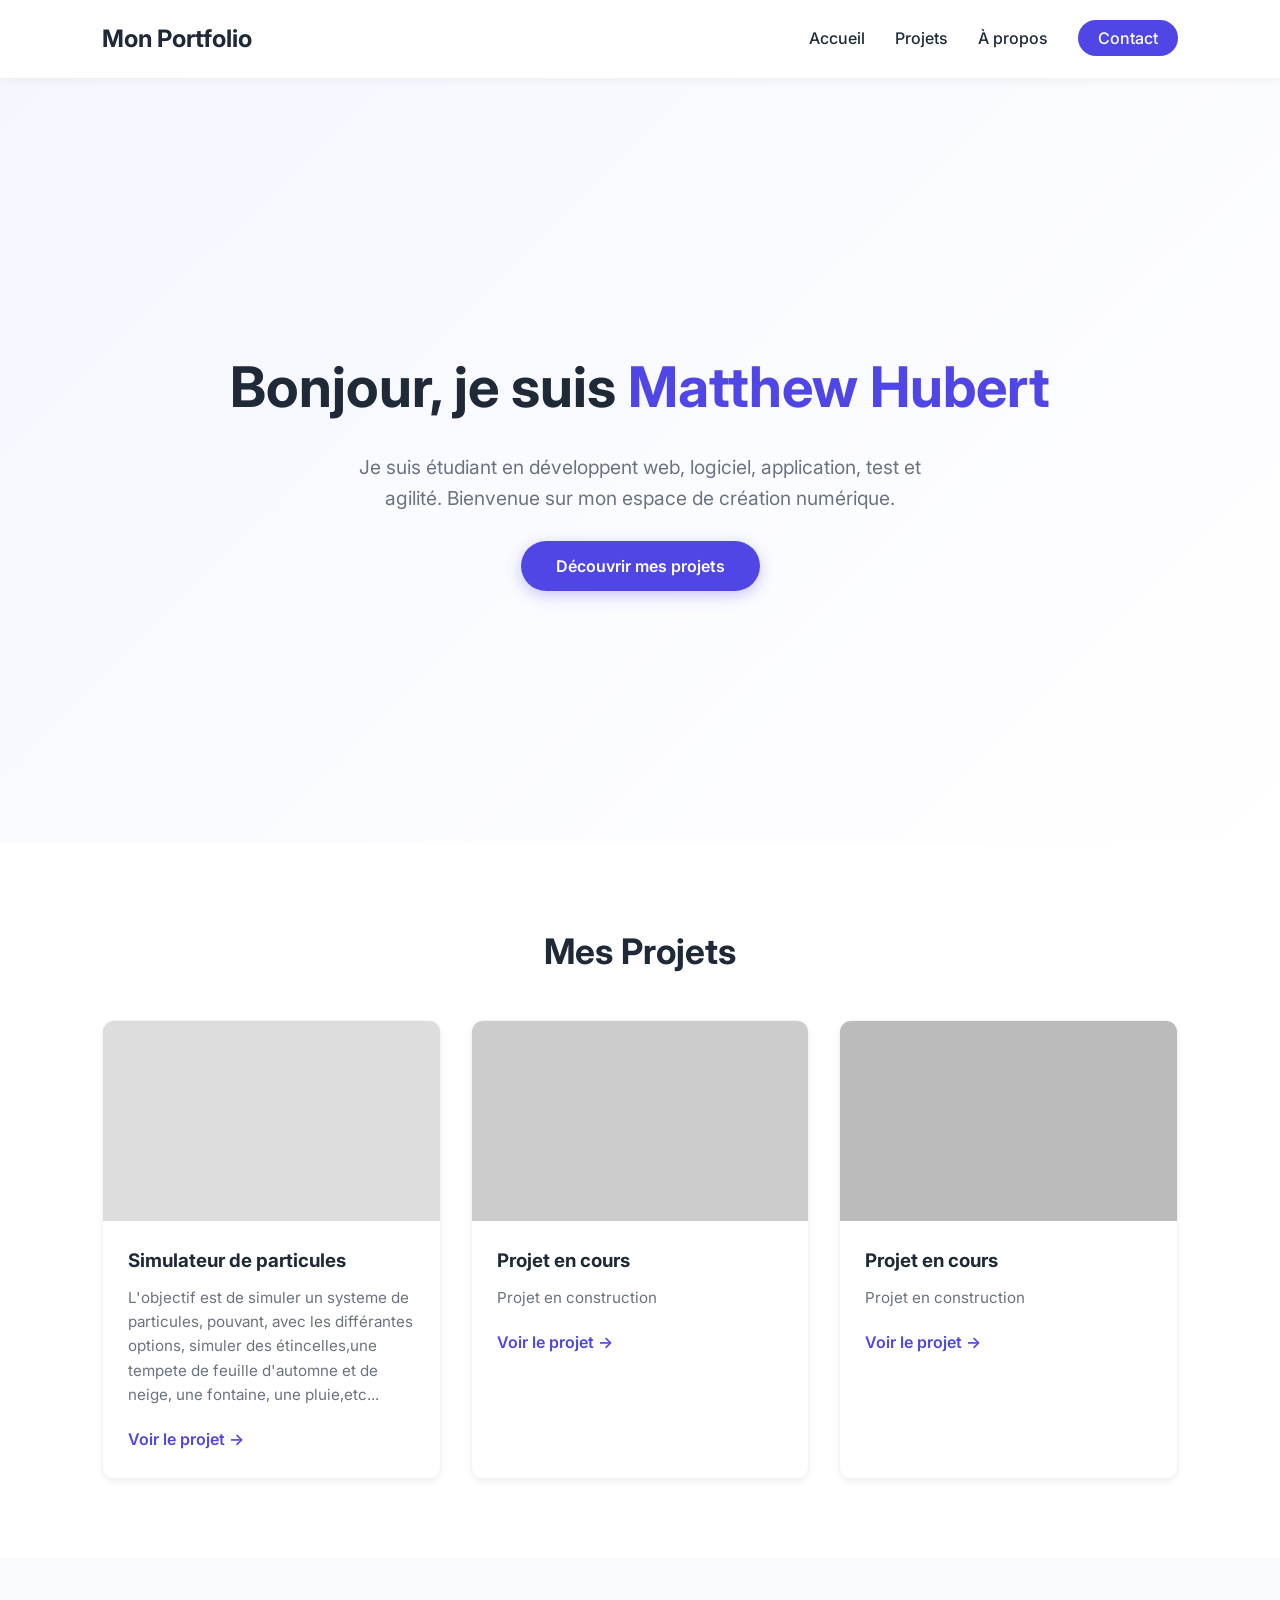
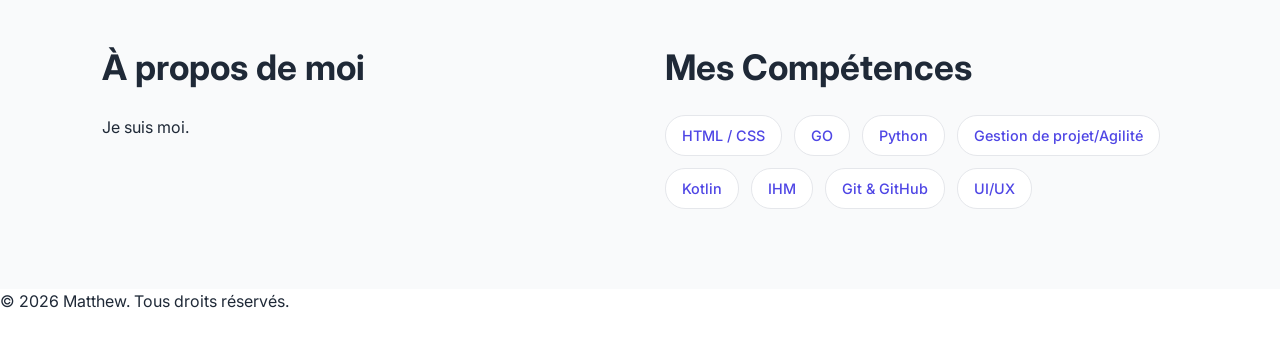
==== index.html @ 97cb8b4f "Add files via upload" ====
<!DOCTYPE html>
<html lang="fr">
<head>
    <meta charset="UTF-8">
    <meta name="viewport" content="width=device-width, initial-scale=1.0">
    <title>Mon Portfolio Numérique</title>
    <link rel="stylesheet" href="style.css">
    <link rel="preconnect" href="https://fonts.googleapis.com">
    <link rel="preconnect" href="https://fonts.gstatic.com" crossorigin>
    <link href="https://fonts.googleapis.com/css2?family=Inter:wght@300;400;600;700&display=swap" rel="stylesheet">
</head>
<body>

    <header class="navbar">
        <div class="logo">Mon Portfolio</div>
        <nav>
            <ul class="nav-links">
                <li><a href="#accueil">Accueil</a></li>
                <li><a href="#projets">Projets</a></li>
                <li><a href="#apropos">À propos</a></li>
                <li><a href="contact.html" class="btn-nav">Contact</a></li>
            </ul>
        </nav>
    </header>

    <section id="accueil" class="hero-section">
        <div class="hero-content">
            <h1>Bonjour, je suis <span class="highlight">Matthew Hubert</span></h1>
            <p>Je suis étudiant en développent web, logiciel, application, test et agilité. Bienvenue sur mon espace de création numérique.</p>
            <a href="#projets" class="cta-button">Découvrir mes projets</a>
        </div>
    </section>

    <section id="projets" class="projects-section">
        <h2>Mes Projets</h2>
        <div class="projects-grid">
            
            <div class="project-card">
                <div class="project-image" style="background-color: #ddd;"></div>
                <div class="project-info">
                    <h3>Simulateur de particules</h3>
                    <p>L'objectif est de simuler un systeme de particules, pouvant, avec les différantes options, simuler des étincelles,une tempete de feuille d'automne et de neige, une fontaine, une pluie,etc...</p>
                    <a href="#" class="project-link">Voir le projet &rarr;</a>
                </div>
            </div>

            <div class="project-card">
                <div class="project-image" style="background-color: #ccc;"></div>
                <div class="project-info">
                    <h3>Projet en cours</h3>
                    <p>Projet en construction</p>
                    <a href="#" class="project-link">Voir le projet &rarr;</a>
                </div>
            </div>

            <div class="project-card">
                <div class="project-image" style="background-color: #bbb;"></div>
                <div class="project-info">
                    <h3>Projet en cours</h3>
                    <p>Projet en construction</p>
                    <a href="#" class="project-link">Voir le projet &rarr;</a>
                </div>
            </div>

        </div>
    </section>

    <section id="apropos" class="about-section">
        <div class="about-container">
            <div class="about-text">
                <h2>À propos de moi</h2>
                <p>Je suis moi.</p>
            </div>
            <div class="skills-box">
                <h2>Mes Compétences</h2>
                <div class="skills-tags">
                    <span class="tag">HTML / CSS</span>
                    <span class="tag">GO</span>
                    <span class="tag">Python</span>
                    <span class="tag">Gestion de projet/Agilité</span>
                    <span class="tag">Kotlin</span>
                    <span class="tag">IHM</span>
                    <span class="tag">Git & GitHub</span>
                    <span class="tag">UI/UX</span>
                </div>
            </div>
        </div>
    </section>

    <footer>
        <p>&copy; 2026 Matthew. Tous droits réservés.</p>
        <p class="gemini">Réalisé avec l'ia, je ne travail qu'avec lui</p>
    </footer>

</body>
</html>
---- style.css ----
/* -------------------------------------------
   1. VARIABLES & RESET
------------------------------------------- */
:root {
    --primary-color: #4f46e5;     /* Couleur d'accentuation (violet moderne) */
    --text-color: #1f2937;        /* Couleur du texte principal */
    --light-bg: #f9fafb;          /* Fond clair pour alterner */
    --white: #ffffff;
    --gray: #6b7280;
    --transition: all 0.3s ease;
}

* {
    margin: 0;
    padding: 0;
    box-sizing: border-box;
}

html {
    scroll-behavior: smooth; /* Défilement fluide lors des clics sur le menu */
}

body {
    font-family: 'Inter', sans-serif;
    color: var(--text-color);
    line-height: 1.6;
    background-color: var(--white);
}

a {
    text-decoration: none;
    color: inherit;
}

li {
    list-style: none;
}

/* -------------------------------------------
   2. BARRE DE NAVIGATION
------------------------------------------- */
.navbar {
    display: flex;
    justify-content: space-between;
    align-items: center;
    padding: 20px 8%;
    background-color: rgba(255, 255, 255, 0.95);
    position: sticky;
    top: 0;
    z-index: 100;
    box-shadow: 0 2px 10px rgba(0,0,0,0.05);
}

.logo {
    font-size: 1.5rem;
    font-weight: 700;
}

.logo span {
    color: var(--primary-color);
}

.nav-links {
    display: flex;
    align-items: center;
    gap: 30px;
}

.nav-links a {
    font-weight: 500;
    transition: var(--transition);
}

.nav-links a:hover {
    color: var(--primary-color);
}

.btn-nav {
    background-color: var(--primary-color);
    color: var(--white) !important;
    padding: 8px 20px;
    border-radius: 20px;
}

.btn-nav:hover {
    opacity: 0.9;
}

/* -------------------------------------------
   3. SECTION ACCUEIL
------------------------------------------- */
.hero-section {
    height: 85vh;
    display: flex;
    align-items: center;
    justify-content: center;
    text-align: center;
    padding: 0 20px;
    background: linear-gradient(135deg, #f5f7ff 0%, #ffffff 100%);
}

.hero-content h1 {
    font-size: 3.5rem;
    font-weight: 700;
    margin-bottom: 20px;
}

.hero-content .highlight {
    color: var(--primary-color);
}

.hero-content p {
    font-size: 1.2rem;
    color: var(--gray);
    max-width: 600px;
    margin: 0 auto 40px auto;
}

.cta-button {
    background-color: var(--primary-color);
    color: var(--white);
    padding: 15px 35px;
    border-radius: 30px;
    font-weight: 600;
    box-shadow: 0 4px 15px rgba(79, 70, 229, 0.3);
    transition: var(--transition);
}

.cta-button:hover {
    transform: translateY(-3px);
    box-shadow: 0 6px 20px rgba(79, 70, 229, 0.4);
}

/* -------------------------------------------
   4. SECTION PROJETS
------------------------------------------- */
.projects-section {
    padding: 80px 8%;
}

.projects-section h2 {
    font-size: 2.2rem;
    margin-bottom: 40px;
    text-align: center;
}

.projects-grid {
    display: grid;
    grid-template-columns: repeat(auto-fit, minmax(300px, 1fr));
    gap: 30px;
}

.project-card {
    background: var(--white);
    border-radius: 12px;
    overflow: hidden;
    box-shadow: 0 4px 6px rgba(0,0,0,0.05);
    transition: var(--transition);
    border: 1px solid #f1f5f9;
}

.project-card:hover {
    transform: translateY(-5px);
    box-shadow: 0 10px 20px rgba(0,0,0,0.1);
}

.project-image {
    height: 200px;
    width: 100%;
}

.project-info {
    padding: 25px;
}

.project-info h3 {
    margin-bottom: 10px;
}

.project-info p {
    color: var(--gray);
    font-size: 0.95rem;
    margin-bottom: 20px;
}

.project-link {
    color: var(--primary-color);
    font-weight: 600;
}

/* -------------------------------------------
   5. SECTION À PROPOS / COMPÉTENCES
------------------------------------------- */
.about-section {
    background-color: var(--light-bg);
    padding: 80px 8%;
}

.about-container {
    display: flex;
    flex-wrap: wrap;
    gap: 50px;
}

.about-text, .skills-box {
    flex: 1;
    min-width: 300px;
}

.about-section h2 {
    font-size: 2.2rem;
    margin-bottom: 20px;
}

.skills-tags {
    display: flex;
    flex-wrap: wrap;
    gap: 12px;
    margin-top: 20px;
}

.tag {
    background-color: var(--white);
    color: var(--primary-color);
    padding: 8px 16px;
    border-radius: 20px;
    font-weight: 500;
    font-size: 0.9rem;
    border: 1px solid #e5e7eb;
}

/* -------------------------------------------
   6. SECTION CONTACT
------------------------------------------- */
.contact-section {
    padding: 80
}




/* -------------------------------------------
   7. SECTION FOOTER
------------------------------------------- */

.gemini{
    color:white;
}
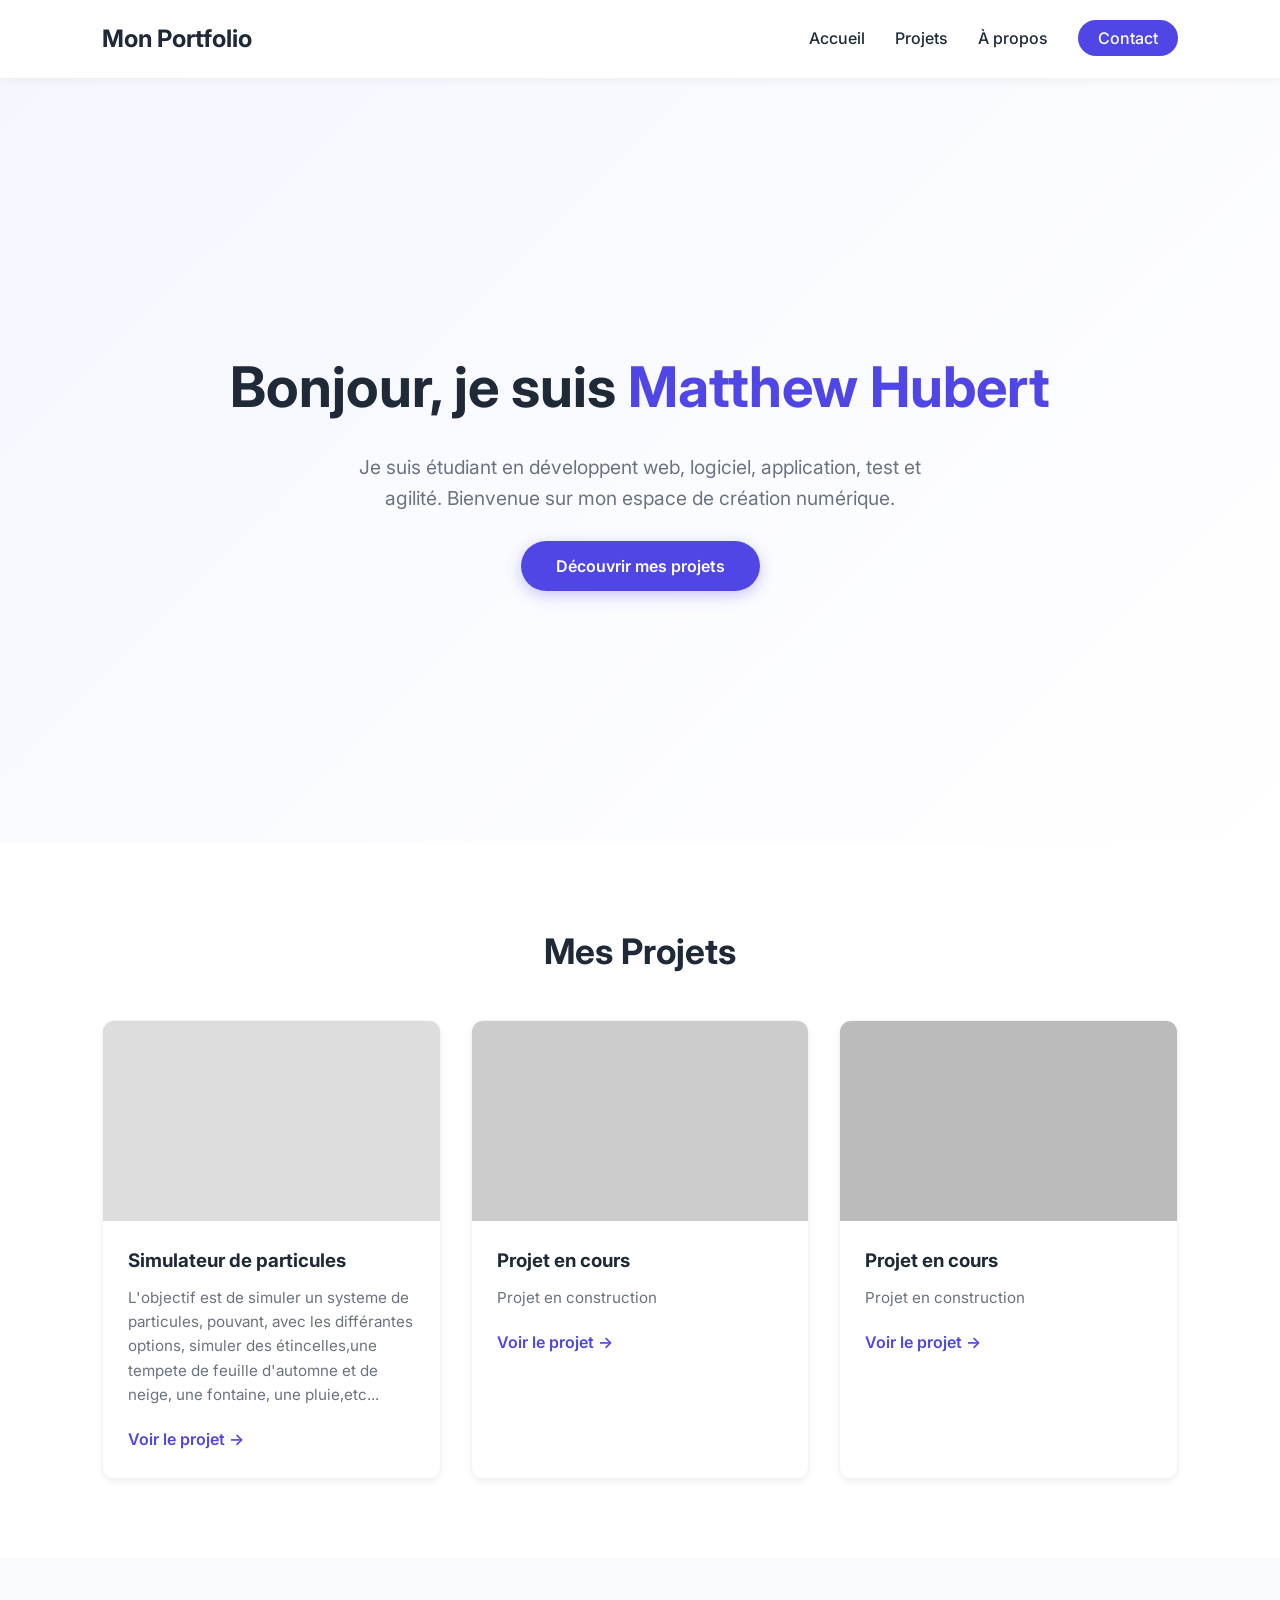
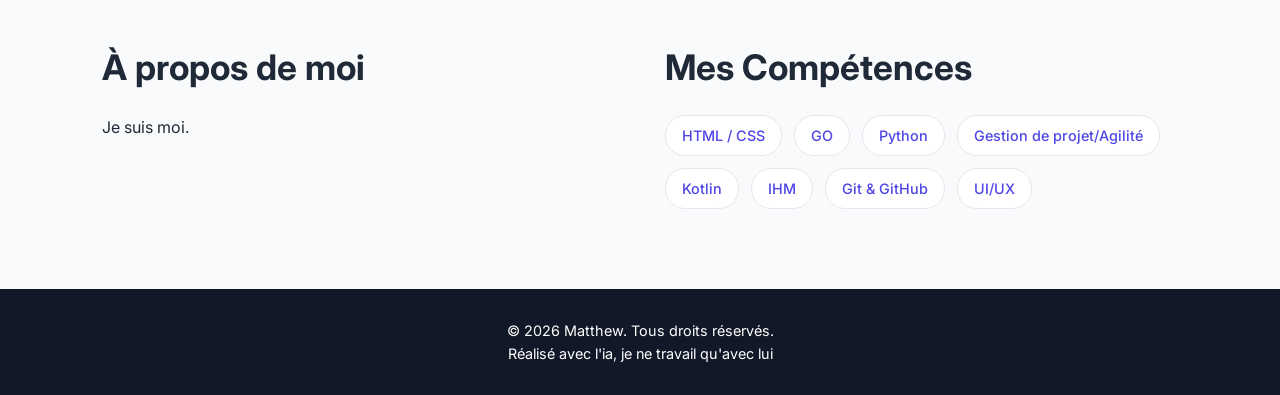
==== commit 079e210c: "v1.24" ====
--- a/index.html
+++ b/index.html
@@ -7,6 +7,7 @@
     <link rel="stylesheet" href="style.css">
     <link rel="preconnect" href="https://fonts.googleapis.com">
     <link rel="preconnect" href="https://fonts.gstatic.com" crossorigin>
+    <link rel="stylesheet" href="https://cdnjs.cloudflare.com/ajax/libs/font-awesome/6.4.0/css/all.min.css">
     <link href="https://fonts.googleapis.com/css2?family=Inter:wght@300;400;600;700&display=swap" rel="stylesheet">
 </head>
 <body>
--- a/style.css
+++ b/style.css
@@ -233,15 +233,82 @@
    6. SECTION CONTACT
 ------------------------------------------- */
 .contact-section {
-    padding: 80
-}
-
-
-
-
-/* -------------------------------------------
-   7. SECTION FOOTER
-------------------------------------------- */
+    padding: 80px 8%;
+    text-align: center;
+}
+
+.contact-section h2 {
+    font-size: 2.2rem;
+    margin-bottom: 10px;
+}
+
+.contact-section p {
+    color: var(--gray);
+    margin-bottom: 40px;
+}
+
+.contact-form {
+    max-width: 600px;
+    margin: 0 auto;
+}
+
+.form-group {
+    margin-bottom: 20px;
+}
+
+.contact-form input, .contact-form textarea {
+    width: 100%;
+    padding: 15px;
+    border: 1px solid #e5e7eb;
+    border-radius: 8px;
+    font-family: inherit;
+    font-size: 1rem;
+    outline: none;
+}
+
+.contact-form input:focus, .contact-form textarea:focus {
+    border-color: var(--primary-color);
+}
+
+.submit-button {
+    background-color: var(--primary-color);
+    color: var(--white);
+    padding: 15px 40px;
+    border: none;
+    border-radius: 8px;
+    font-size: 1rem;
+    font-weight: 600;
+    cursor: pointer;
+    transition: var(--transition);
+}
+
+.submit-button:hover {
+    opacity: 0.9;
+}
+
+/* -------------------------------------------
+   7. FOOTER & RESPONSIVE
+------------------------------------------- */
+footer {
+    background-color: #111827;
+    color: var(--white);
+    text-align: center;
+    padding: 30px;
+    font-size: 0.9rem;
+}
+
+@media (max-width: 768px) {
+    .navbar {
+        padding: 20px 5%;
+    }
+    .nav-links {
+        gap: 15px;
+        font-size: 0.9rem;
+    }
+    .hero-content h1 {
+        font-size: 2.5rem;
+    }
+}
 
 .gemini{
     color:white;
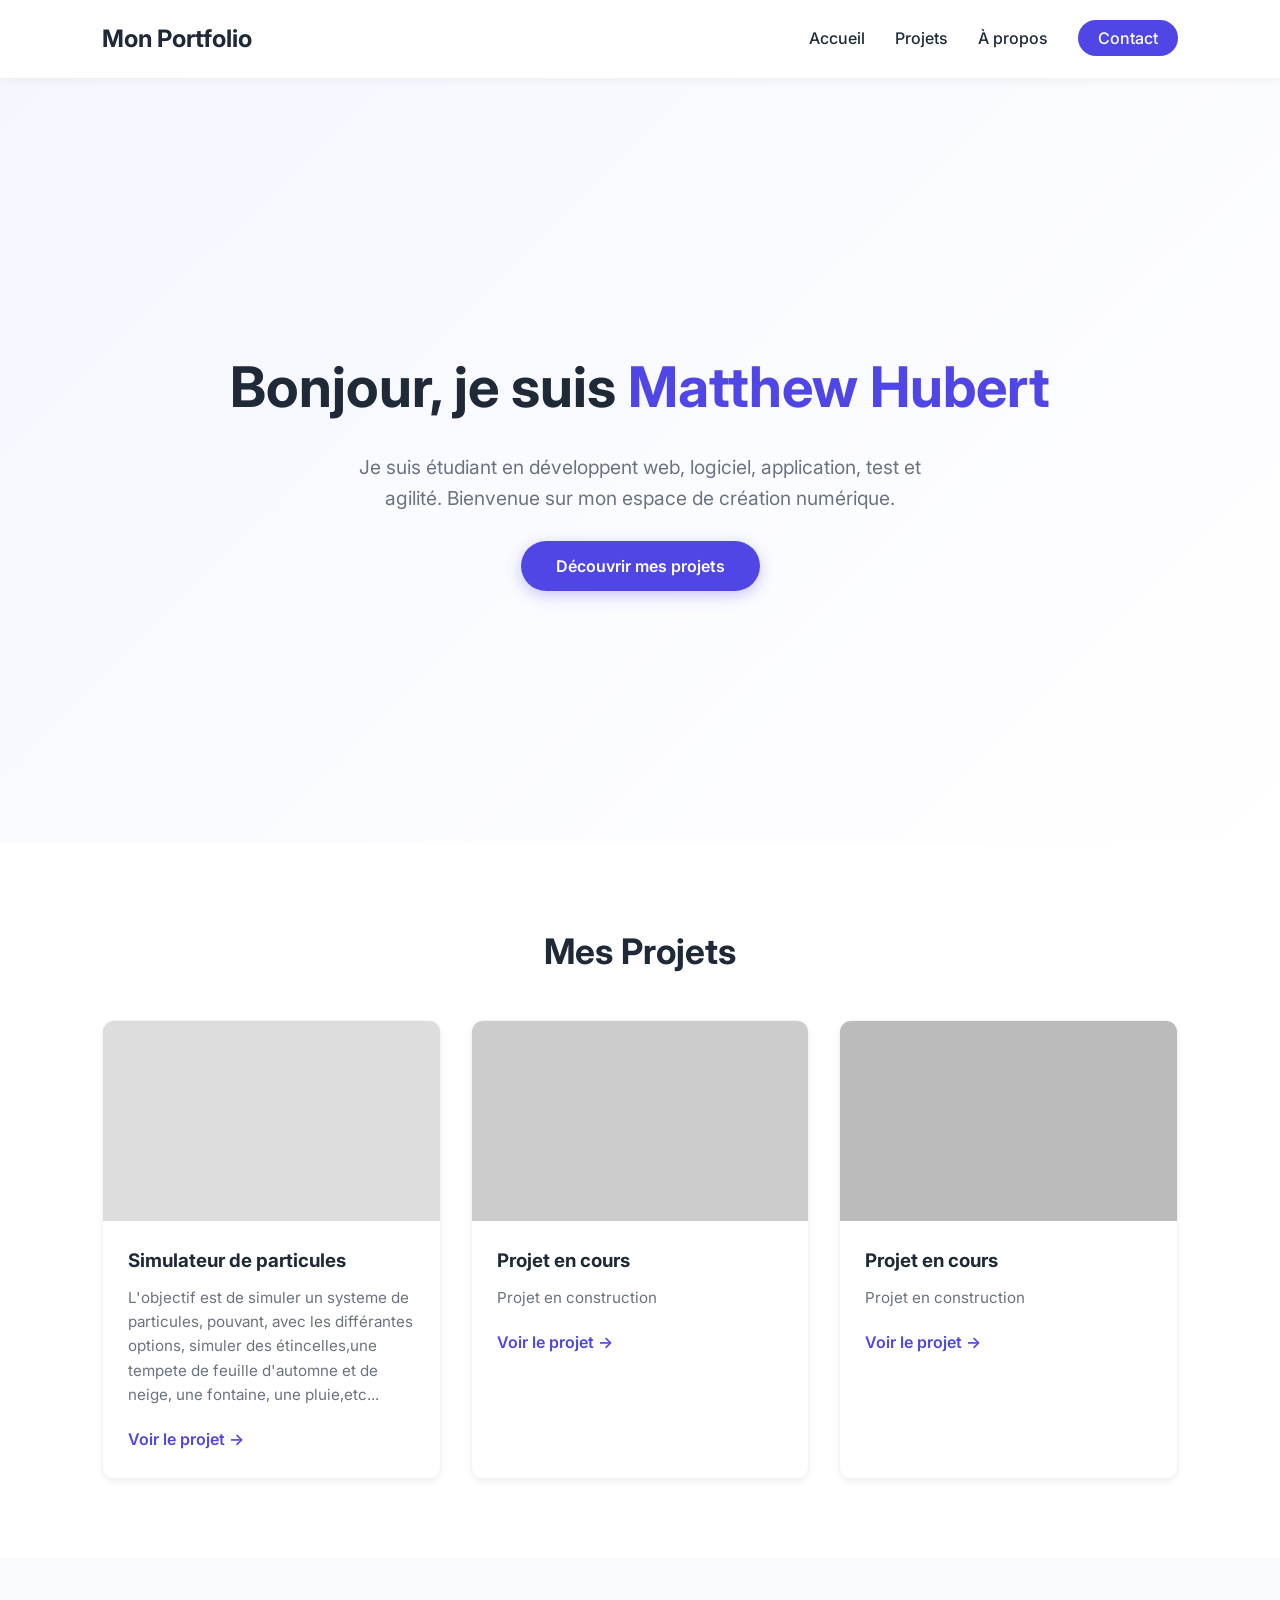
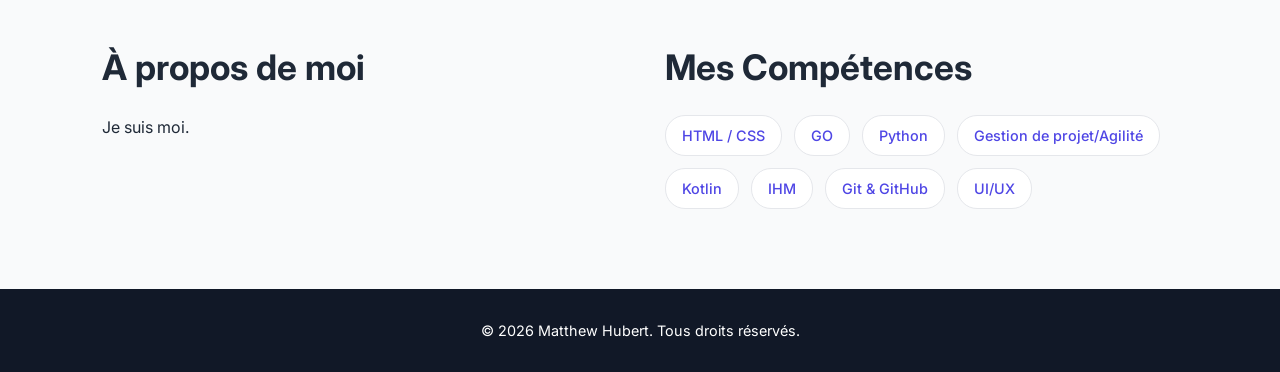
==== commit 7461dc8a: "v1.25" ====
--- a/index.html
+++ b/index.html
@@ -89,8 +89,7 @@
     </section>
 
     <footer>
-        <p>&copy; 2026 Matthew. Tous droits réservés.</p>
-        <p class="gemini">Réalisé avec l'ia, je ne travail qu'avec lui</p>
+        <p>&copy; 2026 Matthew Hubert. Tous droits réservés.</p>
     </footer>
 
 </body>
--- a/style.css
+++ b/style.css
@@ -308,8 +308,4 @@
     .hero-content h1 {
         font-size: 2.5rem;
     }
-}
-
-.gemini{
-    color:white;
 }
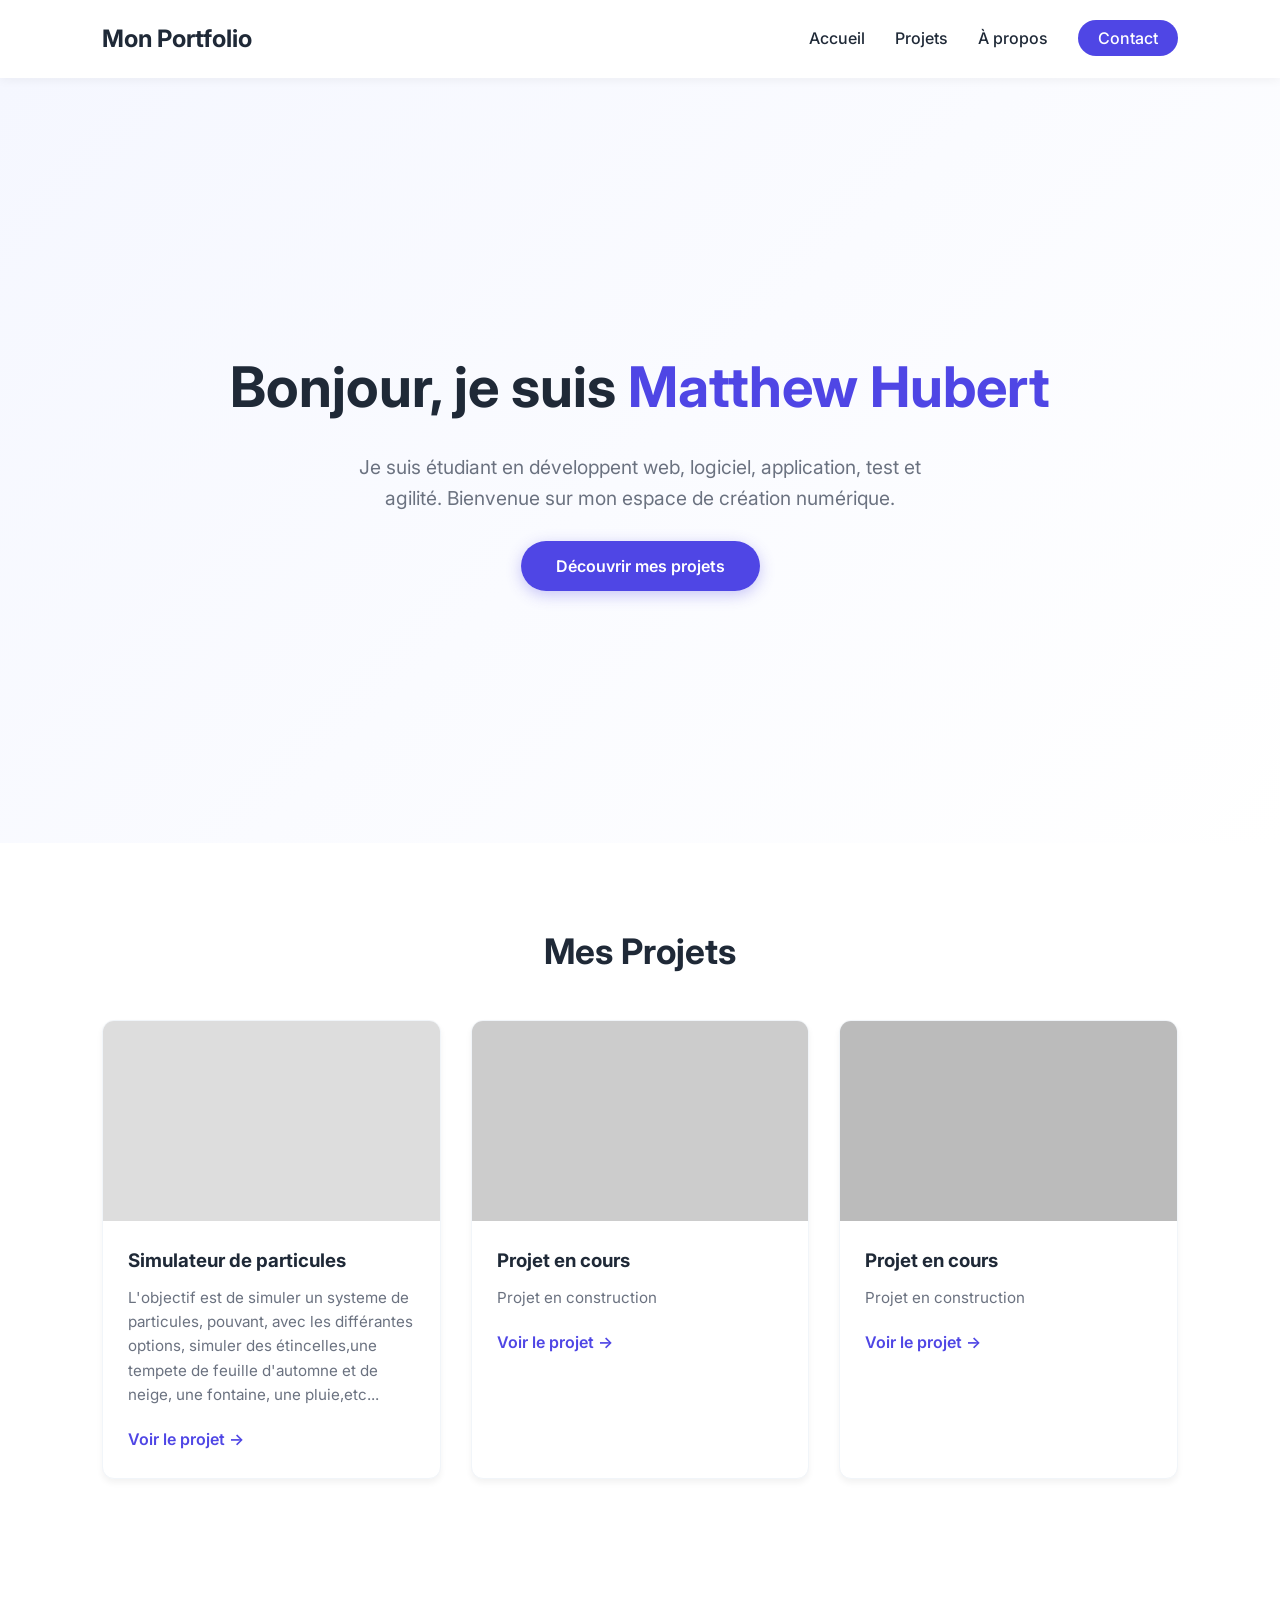
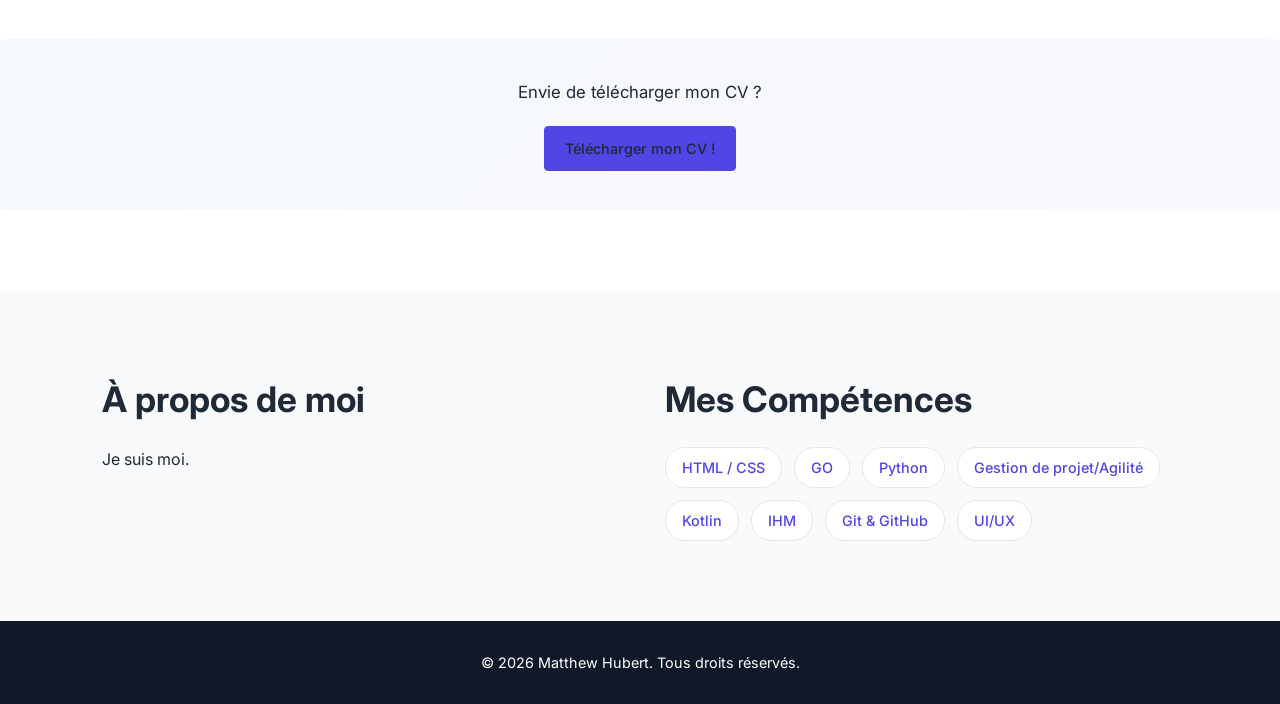
==== commit 50a3ba64: "v1.28" ====
--- a/index.html
+++ b/index.html
@@ -65,7 +65,12 @@
 
         </div>
     </section>
-
+    <section class="section cv-section fade-in">
+        <div class="cv-banner">
+            <p class="cv-text">Envie de télécharger mon CV ?</p>
+            <a href="CV_Matthew_Hubert.pdf" class="btn btn-primary" download="">Télécharger mon CV !</a>
+         </div>
+    </section>
     <section id="apropos" class="about-section">
         <div class="about-container">
             <div class="about-text">
--- a/style.css
+++ b/style.css
@@ -34,6 +34,51 @@
 
 li {
     list-style: none;
+}
+
+@keyframes fadeIn {
+    from {
+        opacity: 0;
+        transform: translateY(10px);
+    }
+    to {
+        opacity: 1;
+        transform: translateY(0);
+    }
+}
+
+.fade-in {
+    animation: fadeIn 0.8s ease-out forwards;
+}
+
+.section {
+    padding: 80px 0;
+}
+
+/* ========================================== */
+/* BOUTONS                                    */
+/* ========================================== */
+.btn {
+    display: inline-block;
+    padding: 10px 20px;
+    font-family: var(--font-main);
+    font-size: 0.9rem;
+    font-weight: 500;
+    text-decoration: none;
+    border-radius: 4px;
+    transition: transform 0.2s ease, border-color 0.2s ease, background-color 0.2s ease;
+    cursor: pointer;
+}
+
+.btn-primary {
+    background-color: var(--primary-color);
+    color: var(--text-white);
+    border: 1px solid var(--primary-color);
+}
+
+.btn-primary:hover, .btn-primary:focus {
+    background-color: transparent;
+    border-color: var(--text-white);
 }
 
 /* -------------------------------------------
@@ -227,6 +272,24 @@
     font-weight: 500;
     font-size: 0.9rem;
     border: 1px solid #e5e7eb;
+}
+
+/* ========================================== */
+/* SECTION 5 : CV TÉLÉCHARGEABLE              */
+/* ========================================== */
+.cv-banner {
+    background: linear-gradient(135deg, rgba(55, 138, 221, 0.05), rgba(127, 119, 221, 0.05));
+    border: 1px solid var(--border-color);
+    border-radius: 6px;
+    padding: 40px;
+    text-align: center;
+}
+
+.cv-text {
+    font-size: 1.05rem;
+    color: var(--text-muted);
+    margin-top: 0;
+    margin-bottom: 20px;
 }
 
 /* -------------------------------------------
@@ -308,4 +371,74 @@
     .hero-content h1 {
         font-size: 2.5rem;
     }
+}
+
+/* -------------------------------------------
+   8. STYLE DES LIENS DE CONTACT & RÉSEAUX
+------------------------------------------- */
+
+/* Mail et téléphone */
+.contact-direct {
+    display: flex;
+    justify-content: center;
+    gap: 30px;
+    margin-bottom: 40px;
+    flex-wrap: wrap;
+}
+
+.contact-item {
+    font-size: 1.1rem;
+    font-weight: 500;
+    color: var(--text-color);
+    display: flex;
+    align-items: center;
+    gap: 10px;
+    transition: var(--transition);
+}
+
+.contact-item i {
+    color: var(--primary-color);
+    font-size: 1.3rem;
+}
+
+.contact-item:hover {
+    color: var(--primary-color);
+    transform: translateY(-2px);
+}
+
+/* Icônes de réseaux sociaux dans le footer */
+.footer-socials {
+    display: flex;
+    justify-content: center;
+    gap: 20px;
+    margin-bottom: 20px;
+}
+
+.social-icon {
+    width: 45px;
+    height: 45px;
+    background-color: #1f2937; /* Fond sombre par défaut */
+    color: var(--white);
+    display: flex;
+    align-items: center;
+    justify-content: center;
+    border-radius: 50%;
+    font-size: 1.2rem;
+    transition: all 0.3s cubic-bezier(0.175, 0.885, 0.32, 1.275); /* Effet rebond */
+}
+
+/* Couleurs officielles des réseaux au survol */
+.social-icon.li:hover {
+    background-color: #0077b5; /* Bleu LinkedIn */
+    transform: translateY(-5px);
+}
+
+.social-icon.gh:hover {
+    background-color: #24292e; /* Noir GitHub */
+    transform: translateY(-5px);
+}
+
+.social-icon.ig:hover {
+    background: linear-gradient(45deg, #f09433 0%, #e6683c 25%, #dc2743 50%, #cc2366 75%, #bc1888 100%); /* Dégradé Insta */
+    transform: translateY(-5px);
 }
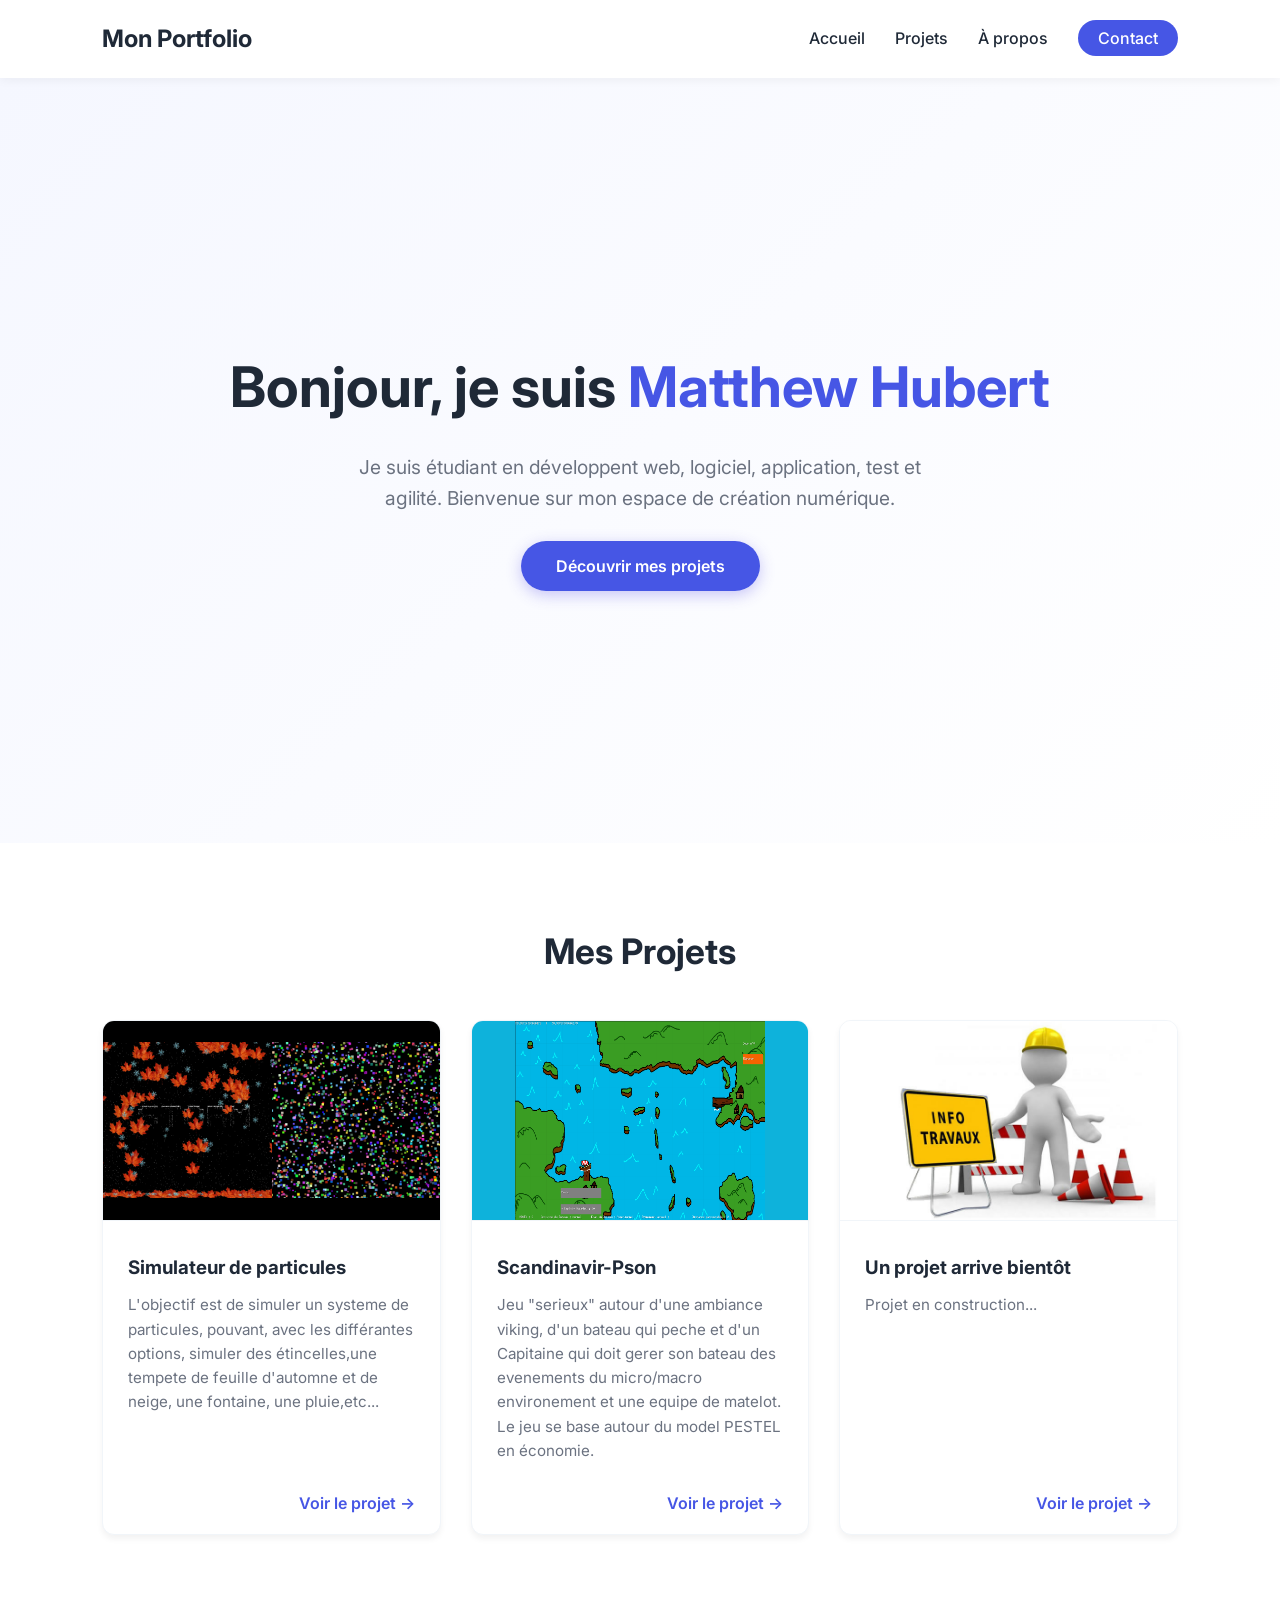
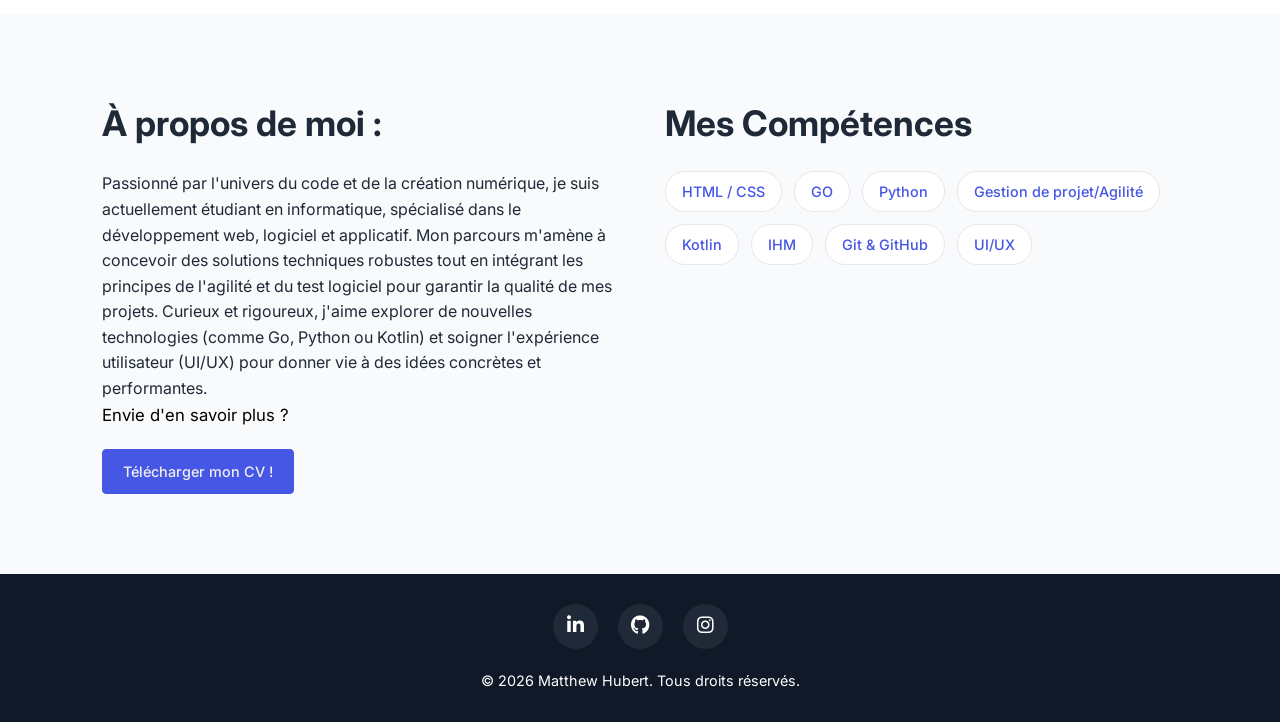
==== commit 9949fa58: "v1.3" ====
--- a/index.html
+++ b/index.html
@@ -37,45 +37,53 @@
         <div class="projects-grid">
             
             <div class="project-card">
-                <div class="project-image" style="background-color: #ddd;"></div>
+                <img src="particule3.png" alt="Particules" class="project-image jeu">
                 <div class="project-info">
                     <h3>Simulateur de particules</h3>
                     <p>L'objectif est de simuler un systeme de particules, pouvant, avec les différantes options, simuler des étincelles,une tempete de feuille d'automne et de neige, une fontaine, une pluie,etc...</p>
-                    <a href="#" class="project-link">Voir le projet &rarr;</a>
+                    <a href="https://github.com/leKyleur08/Particules" target="_blank" class="project-link">Voir le projet &rarr;</a>
                 </div>
             </div>
 
             <div class="project-card">
-                <div class="project-image" style="background-color: #ccc;"></div>
+                <img src="ScandiImage.png" alt="Scandinavir-Pson" class="project-image jeu scandi">
                 <div class="project-info">
-                    <h3>Projet en cours</h3>
-                    <p>Projet en construction</p>
-                    <a href="#" class="project-link">Voir le projet &rarr;</a>
+                    <h3>Scandinavir-Pson</h3>
+                    <p>Jeu "serieux" autour d'une ambiance viking, d'un bateau qui peche et d'un Capitaine qui doit gerer son bateau des evenements du micro/macro environement et une equipe de matelot. Le jeu se base autour du model PESTEL en économie. </p>
+                    <a href="https://github.com/leKyleur08/Scandinavir-Pson" target="_blank" class="project-link">Voir le projet &rarr;</a>
                 </div>
             </div>
 
             <div class="project-card">
-                <div class="project-image" style="background-color: #bbb;"></div>
+                <img src="logo-travaux.jpeg" alt="Projet en cours de construction" class="project-image">
                 <div class="project-info">
-                    <h3>Projet en cours</h3>
-                    <p>Projet en construction</p>
+                    <h3>Un projet arrive bientôt</h3>
+                    <p>Projet en construction...</p>
                     <a href="#" class="project-link">Voir le projet &rarr;</a>
                 </div>
             </div>
 
         </div>
     </section>
-    <section class="section cv-section fade-in">
+    <!-- <section class="section cv-section fade-in">
         <div class="cv-banner">
             <p class="cv-text">Envie de télécharger mon CV ?</p>
             <a href="CV_Matthew_Hubert.pdf" class="btn btn-primary" download="">Télécharger mon CV !</a>
          </div>
-    </section>
+    </section> -->
     <section id="apropos" class="about-section">
         <div class="about-container">
             <div class="about-text">
-                <h2>À propos de moi</h2>
-                <p>Je suis moi.</p>
+                <h2>À propos de moi :</h2>
+                <p>
+                    Passionné par l'univers du code et de la création numérique, je suis actuellement étudiant en informatique, 
+                    spécialisé dans le développement web, logiciel et applicatif. Mon parcours m'amène à concevoir des solutions 
+                    techniques robustes tout en intégrant les principes de l'agilité et du test logiciel pour garantir la qualité 
+                    de mes projets. Curieux et rigoureux, j'aime explorer de nouvelles technologies (comme Go, Python ou Kotlin) 
+                    et soigner l'expérience utilisateur (UI/UX) pour donner vie à des idées concrètes et performantes.
+                </p>
+                <p class="cv-text">Envie d'en savoir plus ?</p>
+                <a href="CV_Matthew_Hubert.pdf" class="btn btn-primary" download="" target="_blank">Télécharger mon CV !</a>
             </div>
             <div class="skills-box">
                 <h2>Mes Compétences</h2>
@@ -94,6 +102,12 @@
     </section>
 
     <footer>
+        <div class="footer-socials">
+            <!-- target="_blank" permet d'ouvrir le lien dans un nouvel onglet -->
+            <a href="https://linkedin.com/in/matthew-hubert-762623333" target="_blank" aria-label="LinkedIn" class="social-icon li"><i class="fa-brands fa-linkedin-in"></i></a>
+            <a href="https://github.com/leKyleur08" target="_blank" aria-label="GitHub" class="social-icon gh"><i class="fa-brands fa-github"></i></a>
+            <a href="https://instagram.com/leKyleur08" target="_blank" aria-label="Instagram" class="social-icon ig"><i class="fa-brands fa-instagram"></i></a>
+        </div>
         <p>&copy; 2026 Matthew Hubert. Tous droits réservés.</p>
     </footer>
 
--- a/style.css
+++ b/style.css
@@ -2,12 +2,15 @@
    1. VARIABLES & RESET
 ------------------------------------------- */
 :root {
-    --primary-color: #4f46e5;     /* Couleur d'accentuation (violet moderne) */
+    --primary-color: #4656e5;     /* Couleur d'accentuation (violet moderne) */
     --text-color: #1f2937;        /* Couleur du texte principal */
     --light-bg: #f9fafb;          /* Fond clair pour alterner */
     --white: #ffffff;
     --gray: #6b7280;
     --transition: all 0.3s ease;
+    --text-white: #f0f0f0;
+    --border-color: #8b96a7;
+    --text-muted: #000000;
 }
 
 * {
@@ -25,6 +28,9 @@
     color: var(--text-color);
     line-height: 1.6;
     background-color: var(--white);
+    display: flex;
+    flex-direction: column;
+    min-height: 100vh;
 }
 
 a {
@@ -61,7 +67,6 @@
 .btn {
     display: inline-block;
     padding: 10px 20px;
-    font-family: var(--font-main);
     font-size: 0.9rem;
     font-weight: 500;
     text-decoration: none;
@@ -77,8 +82,9 @@
 }
 
 .btn-primary:hover, .btn-primary:focus {
-    background-color: transparent;
-    border-color: var(--text-white);
+    background-color: #00a6ff;
+    border-color: var(--text-muted);
+    color:var(--text-muted);
 }
 
 /* -------------------------------------------
@@ -212,10 +218,27 @@
 .project-image {
     height: 200px;
     width: 100%;
+    object-fit: contain; /* L'image s'affiche maintenant en ENTIER sans être rognée */
+    object-position: center; /* Elle reste parfaitement centrée */
+    background-color: #ffffff; /* Ajoute un fond blanc propre derrière le logo */
+    border-bottom: 1px solid #f1f5f9;
+}
+
+.jeu {
+    object-fit: contain; /* Remplit magnifiquement la carte de manière responsive */
+    object-position: center; /* Reste centrée si l'écran bouge */
+    background-color: #000000;
+    padding: 0; /* Pas de marge pour que le jeu prenne tout l'espace disponible */
+}
+.jeu.scandi{
+    background-color: #0eb2db;
 }
 
 .project-info {
     padding: 25px;
+    display: flex;
+    flex-direction: column;
+    height: calc(100% - 200px);
 }
 
 .project-info h3 {
@@ -226,11 +249,14 @@
     color: var(--gray);
     font-size: 0.95rem;
     margin-bottom: 20px;
+    flex-grow: 1;
 }
 
 .project-link {
     color: var(--primary-color);
     font-weight: 600;
+    align-self: flex-end; /* Aligne ce lien spécifique tout à droite */
+    margin-top: auto;
 }
 
 /* -------------------------------------------
@@ -279,7 +305,7 @@
 /* ========================================== */
 .cv-banner {
     background: linear-gradient(135deg, rgba(55, 138, 221, 0.05), rgba(127, 119, 221, 0.05));
-    border: 1px solid var(--border-color);
+    border: 1px solid var(--text-white);
     border-radius: 6px;
     padding: 40px;
     text-align: center;
@@ -358,9 +384,10 @@
     text-align: center;
     padding: 30px;
     font-size: 0.9rem;
-}
-
-@media (max-width: 768px) {
+    margin-top: auto;
+}
+
+@media (max-width: 600px) {
     .navbar {
         padding: 20px 5%;
     }
@@ -370,6 +397,9 @@
     }
     .hero-content h1 {
         font-size: 2.5rem;
+    }
+    .btn-primary {
+        display: block;
     }
 }
 
